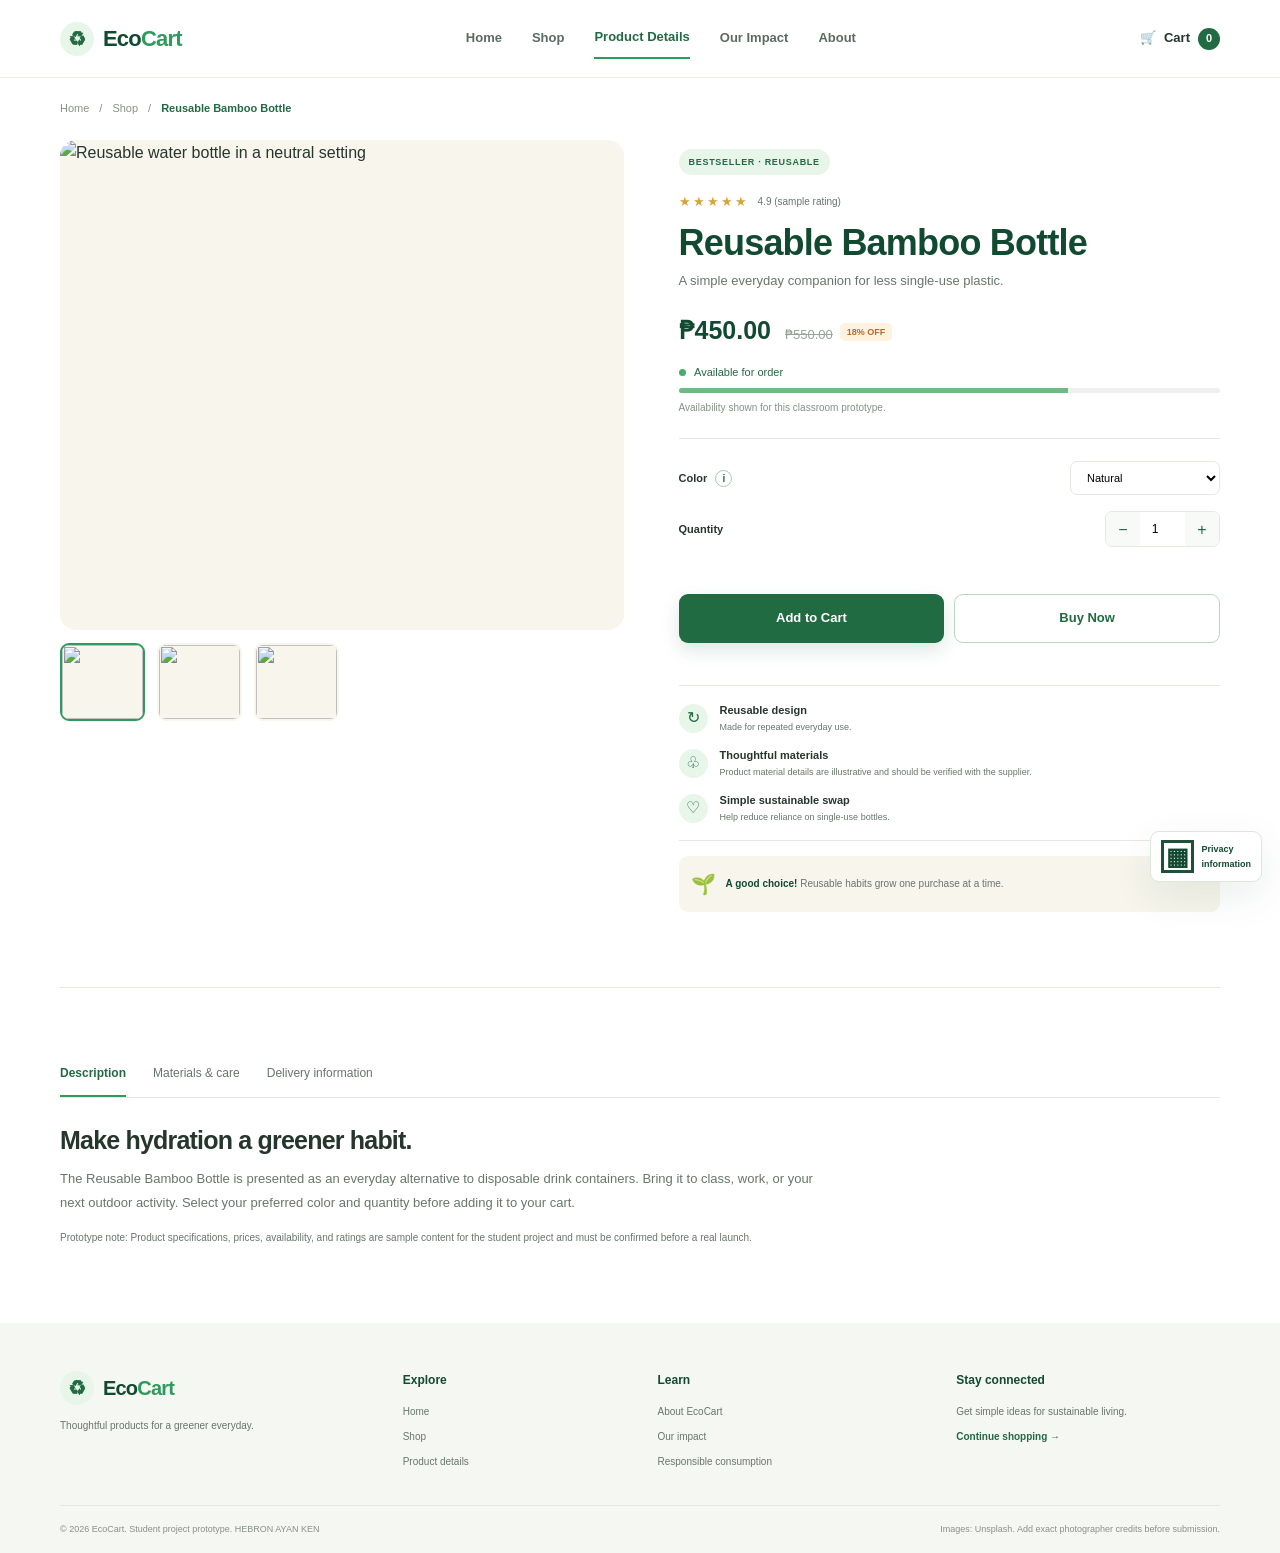
==== product.html @ f65a52de "Add files via upload" ====
<!DOCTYPE html>
<html lang="en">
<head>
    <meta charset="UTF-8">
    <meta name="viewport" content="width=device-width, initial-scale=1.0">
    <meta name="description" content="Product details for the EcoCart reusable bamboo bottle.">
    <title>Product Details | EcoCart</title>
    <link rel="stylesheet" href="css/style.css">
</head>
<body data-page="product">
    <header class="site-header">
        <a class="brand" href="index.html" aria-label="EcoCart home"><span class="brand-mark">♻</span><span>Eco<span>Cart</span></span></a>
        <button class="menu-toggle" id="menuToggle" aria-label="Open navigation menu" aria-expanded="false">☰</button>
        <nav class="main-nav" id="mainNav" aria-label="Main navigation">
            <a href="index.html">Home</a><a href="shop.html">Shop</a><a class="active" href="product.html">Product Details</a><a href="index.html#impact">Our Impact</a><a href="index.html#about">About</a>
        </nav>
        <a class="cart-link" href="shop.html#products" aria-label="Shopping cart"><span>🛒</span> Cart <span class="cart-count" id="cartCount">0</span></a>
    </header>

    <main>
        <div class="section-wrap product-breadcrumb breadcrumb"><a href="index.html">Home</a><span>/</span><a href="shop.html">Shop</a><span>/</span><strong>Reusable Bamboo Bottle</strong></div>

        <section class="section-wrap product-detail-layout">
            <div class="product-gallery">
                <div class="main-product-image"><img id="mainProductImage" src="https://images.unsplash.com/photo-1602143407151-7111542de6e8?auto=format&fit=crop&w=1000&q=85" alt="Reusable water bottle in a neutral setting"></div>
                <div class="thumbnail-row">
                    <button class="thumbnail active" data-image="https://images.unsplash.com/photo-1602143407151-7111542de6e8?auto=format&fit=crop&w=1000&q=85" aria-label="Show bottle image one"><img src="https://images.unsplash.com/photo-1602143407151-7111542de6e8?auto=format&fit=crop&w=180&q=70" alt=""></button>
                    <button class="thumbnail" data-image="https://images.unsplash.com/photo-1523362628745-0c100150b504?auto=format&fit=crop&w=1000&q=85" aria-label="Show bottle image two"><img src="https://images.unsplash.com/photo-1523362628745-0c100150b504?auto=format&fit=crop&w=180&q=70" alt=""></button>
                    <button class="thumbnail" data-image="https://images.unsplash.com/photo-1544816155-12df9643f363?auto=format&fit=crop&w=1000&q=85" aria-label="Show lifestyle image"><img src="https://images.unsplash.com/photo-1544816155-12df9643f363?auto=format&fit=crop&w=180&q=70" alt=""></button>
                </div>
            </div>

            <div class="product-information">
                <span class="product-tag">BESTSELLER · REUSABLE</span>
                <div class="rating-row"><span class="stars" aria-label="Five out of five stars">★★★★★</span><span>4.9 (sample rating)</span></div>
                <h1>Reusable Bamboo Bottle</h1>
                <p class="product-subtitle">A simple everyday companion for less single-use plastic.</p>
                <div class="detail-price">₱450.00 <del>₱550.00</del><span class="discount">18% OFF</span></div>
                <p class="stock-message"><span class="stock-dot"></span> Available for order</p>
                <div class="stock-progress"><span></span></div>
                <p class="field-help">Availability shown for this classroom prototype.</p>
                <div class="detail-divider"></div>

                <div class="option-row">
                    <label for="bottleColor">Color <span class="info-wrap"><button class="info-button" type="button" aria-label="Color selection help">i</button><span class="tooltip">Choose the color you prefer before adding the product to your cart.</span></span></label>
                    <select id="bottleColor"><option value="Natural">Natural</option><option value="Forest Green">Forest Green</option><option value="Sand Beige">Sand Beige</option></select>
                </div>
                <div class="option-row">
                    <label for="quantity">Quantity</label>
                    <div class="quantity-control"><button type="button" id="qtyMinus" aria-label="Decrease quantity">−</button><input id="quantity" type="number" value="1" min="1" max="10" aria-label="Product quantity"><button type="button" id="qtyPlus" aria-label="Increase quantity">+</button></div>
                </div>
                <p class="field-error" id="quantityError" aria-live="polite"></p>
                <div class="detail-actions"><button class="btn btn-primary" id="addDetailCart">Add to Cart</button><button class="btn btn-outline" id="buyNow">Buy Now</button></div>
                <p class="inline-success" id="productSuccess" role="status" aria-live="polite"></p>

                <div class="benefit-list">
                    <div><span>↻</span><p><strong>Reusable design</strong><small>Made for repeated everyday use.</small></p></div>
                    <div><span>♧</span><p><strong>Thoughtful materials</strong><small>Product material details are illustrative and should be verified with the supplier.</small></p></div>
                    <div><span>♡</span><p><strong>Simple sustainable swap</strong><small>Help reduce reliance on single-use bottles.</small></p></div>
                </div>
                <div class="personal-message"><span>🌱</span><p><strong>A good choice!</strong> Reusable habits grow one purchase at a time.</p></div>
            </div>
        </section>

        <section class="section-wrap product-description section-space">
            <div class="description-tabs"><span class="selected">Description</span><span>Materials & care</span><span>Delivery information</span></div>
            <h2>Make hydration a greener habit.</h2>
            <p>The Reusable Bamboo Bottle is presented as an everyday alternative to disposable drink containers. Bring it to class, work, or your next outdoor activity. Select your preferred color and quantity before adding it to your cart.</p>
            <p class="small-disclaimer">Prototype note: Product specifications, prices, availability, and ratings are sample content for the student project and must be confirmed before a real launch.</p>
        </section>
    </main>

    <footer class="site-footer">
        <div class="section-wrap footer-main">
            <div class="footer-brand"><a class="brand brand-footer" href="index.html"><span class="brand-mark">♻</span><span>Eco<span>Cart</span></span></a><p>Thoughtful products for a greener everyday.</p></div>
            <div><strong>Explore</strong><a href="index.html">Home</a><a href="shop.html">Shop</a><a href="product.html">Product details</a></div>
            <div><strong>Learn</strong><a href="index.html#about">About EcoCart</a><a href="index.html#impact">Our impact</a><a href="https://www.un.org/sustainabledevelopment/sustainable-consumption-production/" target="_blank" rel="noopener">Responsible consumption</a></div>
            <div><strong>Stay connected</strong><p>Get simple ideas for sustainable living.</p><a class="footer-cta" href="shop.html">Continue shopping →</a></div>
        </div>
        <div class="section-wrap footer-bottom"><span>© 2026 EcoCart. Student project prototype. HEBRON AYAN KEN</span><span>Images: Unsplash. Add exact photographer credits before submission.</span></div>
        <a class="privacy-qr" href="#privacyInfo" aria-label="Open EcoCart privacy information"><span class="qr-art" aria-hidden="true">▦</span><span>Privacy<br>information</span></a>
        <div class="privacy-note" id="privacyInfo"><strong>Privacy information</strong><p>This student prototype does not collect or transmit personal information. The QR-style mark is a placeholder, not an official Philippine government seal or certification.</p></div>
    </footer>
    <div class="toast" id="toast" role="status" aria-live="polite"></div>
    <script src="js/script.js"></script>
</body>
</html>
---- css/style.css ----
/* EcoCart shared stylesheet
   HTML5 + CSS3 student project. No Bootstrap or external CSS framework. */

:root {
    --forest: #216b43;
    --forest-dark: #124a31;
    --green: #2e9b5e;
    --mint: #e8f5e9;
    --cream: #f7f5ec;
    --beige: #f1ecdf;
    --ink: #26352d;
    --muted: #68756d;
    --line: #e4e9e2;
    --white: #ffffff;
    --shadow: 0 14px 40px rgba(25, 73, 48, .09);
}
* { box-sizing: border-box; margin: 0; padding: 0; }
html { scroll-behavior: smooth; }
body { background: #fff; color: var(--ink); font-family: Arial, Helvetica, sans-serif; line-height: 1.6; }
img { display: block; max-width: 100%; }
a { color: inherit; text-decoration: none; }
button, input, select { font: inherit; }
button, a, input, select { outline-offset: 3px; }
button:focus-visible, a:focus-visible, input:focus-visible, select:focus-visible { outline: 3px solid #e2a93b; }
.section-wrap { width: min(1160px, calc(100% - 48px)); margin-inline: auto; }
.section-space { padding-block: 76px; }

/* Header and navigation */
.site-header { height: 78px; padding: 0 max(24px, calc((100% - 1160px)/2)); display: flex; align-items: center; justify-content: space-between; gap: 28px; background: rgba(255,255,255,.96); border-bottom: 1px solid #edf0e9; position: sticky; top: 0; z-index: 50; }
.brand { display: inline-flex; align-items: center; gap: 9px; font-size: 22px; font-weight: 800; letter-spacing: -.8px; color: var(--forest-dark); white-space: nowrap; }
.brand > span:last-child > span { color: var(--green); }
.brand-mark { display: grid; place-items: center; width: 34px; height: 34px; border-radius: 50%; background: var(--mint); color: var(--forest); font-size: 20px; }
.main-nav { display: flex; align-items: center; gap: 30px; }
.main-nav a { color: #5c6b61; font-size: 13px; font-weight: 700; padding: 9px 0; }
.main-nav a:hover, .main-nav a.active { color: var(--forest); }
.main-nav a.active { border-bottom: 2px solid var(--green); }
.cart-link { display: inline-flex; align-items: center; gap: 8px; font-size: 13px; font-weight: 700; }
.cart-count { min-width: 22px; height: 22px; display: grid; place-items: center; border-radius: 50%; background: var(--forest); color: white; font-size: 11px; }
.menu-toggle { display: none; border: 0; background: transparent; font-size: 24px; color: var(--forest); cursor: pointer; }

/* Buttons and common text */
.btn { border: 1px solid transparent; border-radius: 9px; padding: 13px 20px; display: inline-flex; justify-content: center; align-items: center; gap: 12px; font-size: 13px; font-weight: 700; cursor: pointer; transition: .2s ease; }
.btn-primary { background: var(--forest); color: white; box-shadow: 0 7px 18px rgba(33,107,67,.16); }
.btn-primary:hover { background: var(--forest-dark); transform: translateY(-1px); }
.btn-outline { color: var(--forest); border-color: #b9d6c2; background: white; }
.btn-outline:hover { background: var(--mint); }
.btn-light { background: white; color: var(--forest-dark); }
.eyebrow { color: var(--green); font-size: 10px; font-weight: 800; letter-spacing: 1.6px; display: inline-flex; align-items: center; gap: 8px; }
.eyebrow-dot { width: 7px; height: 7px; background: #43b978; border-radius: 50%; }
h1, h2, h3 { line-height: 1.12; letter-spacing: -.8px; }
h1 { font-size: clamp(38px, 5vw, 62px); }
h2 { font-size: clamp(26px, 3vw, 36px); }
.section-heading { display: flex; justify-content: space-between; align-items: end; gap: 20px; }
.section-heading h2 { margin-top: 10px; }
.section-intro { color: var(--muted); font-size: 14px; margin-top: 12px; }
.text-link { color: var(--forest); font-size: 13px; font-weight: 700; padding-bottom: 5px; }
.text-link:hover, .footer-cta:hover { text-decoration: underline; }

/* Home page */
.hero { min-height: 540px; display: grid; grid-template-columns: 1fr 1fr; align-items: center; gap: 65px; padding-block: 58px 66px; }
.hero-copy h1 { color: var(--forest-dark); margin: 20px 0 18px; }
.hero-copy h1 span, .page-banner h1 span { color: var(--green); }
.hero-copy > p { max-width: 490px; color: var(--muted); font-size: 15px; line-height: 1.8; }
.hero-actions { display: flex; flex-wrap: wrap; gap: 12px; margin-top: 26px; }
.hero-proof { display: flex; align-items: center; gap: 12px; margin-top: 34px; }
.proof-icon { width: 42px; height: 42px; display: grid; place-items: center; border-radius: 50%; background: var(--mint); font-size: 20px; }
.hero-proof strong, .hero-proof small { display: block; }
.hero-proof strong { font-size: 12px; }
.hero-proof small { color: var(--muted); font-size: 11px; }
.hero-visual { position: relative; padding: 0 8px 18px 0; }
.hero-visual > img { width: 100%; height: 385px; object-fit: cover; border-radius: 20px 70px 20px 20px; box-shadow: var(--shadow); }
.floating-stat { position: absolute; left: -34px; bottom: -2px; display: flex; align-items: center; gap: 12px; padding: 15px 19px; background: white; border-radius: 13px; box-shadow: var(--shadow); }
.stat-icon { display: grid; place-items: center; width: 36px; height: 36px; border-radius: 50%; background: var(--mint); }
.floating-stat strong, .floating-stat small { display: block; }
.floating-stat strong { font-size: 12px; }
.floating-stat small { color: var(--muted); font-size: 10px; }
.decor { position: absolute; color: #85bd8e; font-size: 30px; }
.decor-one { right: -18px; top: 18px; }
.decor-two { left: -30px; top: 45%; color: #d3b76f; }
.category-grid { display: grid; grid-template-columns: repeat(4, 1fr); gap: 18px; margin-top: 28px; }
.category-card { position: relative; overflow: hidden; border-radius: 13px; min-height: 220px; background: var(--cream); }
.category-card img { width: 100%; height: 220px; object-fit: cover; transition: transform .35s; }
.category-card:hover img { transform: scale(1.05); }
.category-label { position: absolute; left: 12px; right: 12px; bottom: 12px; display: flex; justify-content: space-between; align-items: center; padding: 13px 14px; border-radius: 8px; background: rgba(255,255,255,.94); font-size: 13px; font-weight: 700; }
.category-label span { color: var(--green); }
.featured-section { background: #fafbf8; }
.product-grid { display: grid; grid-template-columns: repeat(4, 1fr); gap: 18px; margin-top: 28px; }
.product-card { background: white; border: 1px solid #edf0eb; border-radius: 13px; overflow: hidden; transition: .2s; }
.product-card:hover { transform: translateY(-4px); box-shadow: var(--shadow); }
.product-card-image { position: relative; display: block; background: var(--cream); }
.product-card-image img { width: 100%; height: 205px; object-fit: cover; }
.product-badge { position: absolute; left: 11px; top: 11px; background: var(--mint); color: var(--forest); border-radius: 20px; padding: 5px 9px; font-size: 9px; font-weight: 800; }
.product-card-body { padding: 14px; }
.product-card-body h3 { font-size: 14px; letter-spacing: 0; margin-bottom: 6px; }
.product-card-body p { font-size: 11px; color: var(--muted); min-height: 34px; }
.card-bottom { display: flex; align-items: center; justify-content: space-between; gap: 8px; margin-top: 12px; }
.card-price { font-size: 14px; color: var(--forest-dark); font-weight: 800; }
.mini-add { border: 1px solid #c9ddce; background: white; color: var(--forest); border-radius: 7px; padding: 7px 9px; font-size: 10px; font-weight: 700; cursor: pointer; }
.mini-add:hover { background: var(--mint); }
.impact-panel { background: var(--forest-dark); color: white; border-radius: 22px; padding: 42px; display: grid; grid-template-columns: 1fr .9fr; gap: 55px; align-items: center; overflow: hidden; }
.light-eyebrow { color: #a8e3b8; }
.impact-copy h2 { font-size: 38px; margin: 15px 0; }
.impact-copy p { max-width: 430px; color: #d5e6da; font-size: 13px; line-height: 1.8; margin-bottom: 22px; }
.impact-dashboard { background: white; color: var(--ink); border-radius: 15px; padding: 23px; }
.dashboard-top { display: flex; justify-content: space-between; align-items: center; font-size: 12px; font-weight: 800; }
.live-pill { background: var(--mint); color: var(--forest); padding: 5px 8px; border-radius: 20px; font-size: 8px; letter-spacing: .5px; }
.impact-number { display: flex; align-items: baseline; gap: 10px; margin: 23px 0 18px; }
.impact-number strong { color: var(--forest); font-size: 44px; line-height: 1; }
.impact-number span { color: var(--muted); font-size: 12px; }
.progress-label { display: flex; justify-content: space-between; font-size: 11px; margin-bottom: 8px; }
.progress-label strong { color: var(--forest); }
.progress-track { height: 9px; background: #e7eee8; border-radius: 20px; overflow: hidden; }
.progress-track span { display: block; height: 100%; background: #43aa70; border-radius: inherit; }
.dashboard-bottom { display: flex; gap: 50px; margin-top: 20px; }
.dashboard-bottom strong, .dashboard-bottom small { display: block; }
.dashboard-bottom strong { font-size: 15px; color: var(--forest-dark); }
.dashboard-bottom small, .sample-note { color: var(--muted); font-size: 10px; }
.sample-note { margin-top: 16px; }
.about-strip { display: flex; align-items: center; gap: 22px; }
.about-icon { width: 58px; height: 58px; flex: 0 0 58px; display: grid; place-items: center; border-radius: 16px; background: var(--mint); font-size: 27px; }
.about-strip h2 { font-size: 25px; margin: 7px 0; }
.about-strip p { max-width: 650px; color: var(--muted); font-size: 12px; }
.about-strip .btn { margin-left: auto; white-space: nowrap; }

/* Shop page */
.page-banner { background: var(--cream); padding: 55px 0 34px; }
.page-banner h1 { color: var(--forest-dark); margin: 14px 0; font-size: clamp(36px, 4vw, 50px); }
.page-banner p { color: var(--muted); font-size: 14px; max-width: 570px; }
.breadcrumb { display: flex; align-items: center; gap: 10px; color: #879188; font-size: 11px; margin-top: 24px; }
.breadcrumb a:hover { color: var(--forest); }
.breadcrumb strong { color: var(--forest); }
.shop-layout { display: grid; grid-template-columns: 230px 1fr; gap: 34px; align-items: start; }
.filter-panel { border: 1px solid var(--line); border-radius: 12px; padding: 20px; }
.filter-heading { display: flex; justify-content: space-between; align-items: center; padding-bottom: 16px; border-bottom: 1px solid var(--line); }
.filter-heading h2 { font-size: 18px; }
.clear-button { border: 0; background: transparent; color: var(--green); font-size: 10px; font-weight: 700; cursor: pointer; }
.filter-group { padding: 18px 0; border-bottom: 1px solid var(--line); }
.filter-group h3 { font-size: 12px; letter-spacing: 0; margin-bottom: 12px; display: flex; justify-content: space-between; align-items: center; }
.check-row { display: flex; align-items: center; gap: 9px; font-size: 11px; color: #5e6b62; margin: 10px 0; cursor: pointer; }
.check-row input { accent-color: var(--forest); }
.info-wrap { position: relative; display: inline-flex; }
.info-button { width: 17px; height: 17px; border: 1px solid #a8c9b1; color: var(--forest); background: white; border-radius: 50%; font-size: 10px; font-weight: 800; cursor: help; }
.tooltip { visibility: hidden; opacity: 0; position: absolute; z-index: 10; width: 190px; bottom: 25px; right: -10px; background: #243a2d; color: white; border-radius: 7px; padding: 9px 11px; font-size: 10px; line-height: 1.5; transition: opacity .2s; }
.info-wrap:hover .tooltip, .info-button:focus + .tooltip { visibility: visible; opacity: 1; }
.price-inputs { display: flex; gap: 8px; }
.price-inputs label { color: var(--muted); font-size: 9px; flex: 1; }
.price-inputs input { width: 100%; min-width: 0; border: 1px solid var(--line); border-radius: 6px; padding: 7px; margin-top: 4px; font-size: 11px; }
.field-help { color: #859087; font-size: 10px; margin-top: 7px; }
.filter-tip { display: flex; gap: 9px; background: var(--mint); padding: 12px; border-radius: 8px; margin-top: 17px; }
.filter-tip span { font-size: 17px; }
.filter-tip p { color: #597061; font-size: 10px; line-height: 1.55; }
.filter-tip strong { color: var(--forest-dark); }
.shop-toolbar { display: flex; justify-content: space-between; align-items: center; gap: 16px; }
.shop-toolbar h2 { font-size: 23px; }
.shop-toolbar p { color: var(--muted); font-size: 11px; margin-top: 4px; }
.toolbar-controls { display: flex; align-items: center; gap: 12px; }
.search-box { display: flex; align-items: center; gap: 7px; border: 1px solid var(--line); border-radius: 8px; padding: 0 10px; min-width: 210px; color: var(--green); }
.search-box input { border: 0; outline: 0; min-width: 0; width: 100%; padding: 10px 0; font-size: 11px; }
.sort-select { display: flex; align-items: center; gap: 6px; color: var(--muted); font-size: 10px; white-space: nowrap; }
.sort-select select { border: 1px solid var(--line); border-radius: 7px; padding: 9px; color: var(--ink); background: white; font-size: 10px; }
.active-filters { display: flex; gap: 7px; margin-top: 17px; min-height: 25px; }
.active-filters span { background: var(--mint); color: var(--forest); padding: 5px 10px; border-radius: 20px; font-size: 9px; font-weight: 700; }
.shop-product-grid { grid-template-columns: repeat(3, 1fr); margin-top: 10px; }
.shop-product-grid .product-card-image img { height: 190px; }
.empty-state { text-align: center; padding: 55px 20px; border: 1px dashed #cbd9ce; border-radius: 12px; margin-top: 20px; }
.empty-state > span { font-size: 34px; }
.empty-state h3 { margin: 10px 0; }
.empty-state p { color: var(--muted); font-size: 12px; margin-bottom: 16px; }
.encouragement { display: flex; justify-content: space-between; align-items: center; gap: 20px; background: #fafbf8; }
.encouragement h2 { font-size: 26px; margin: 9px 0; }
.encouragement p { color: var(--muted); font-size: 12px; }
.streak-card { display: flex; align-items: center; gap: 13px; padding: 16px 20px; border: 1px solid var(--line); border-radius: 12px; background: white; }
.streak-card > span { font-size: 25px; }
.streak-card strong, .streak-card small { display: block; }
.streak-card strong { font-size: 12px; }
.streak-card small { color: var(--muted); font-size: 10px; }

/* Product details page */
.product-breadcrumb { padding-block: 22px; margin-top: 0; }
.product-detail-layout { display: grid; grid-template-columns: 1.02fr .98fr; gap: 55px; padding-bottom: 75px; }
.main-product-image { border-radius: 16px; overflow: hidden; background: var(--cream); }
.main-product-image img { width: 100%; height: 490px; object-fit: cover; }
.thumbnail-row { display: flex; gap: 12px; margin-top: 13px; }
.thumbnail { width: 85px; height: 78px; border: 2px solid transparent; border-radius: 9px; overflow: hidden; background: var(--cream); cursor: pointer; }
.thumbnail.active { border-color: var(--green); }
.thumbnail img { width: 100%; height: 100%; object-fit: cover; }
.product-information { padding-top: 7px; }
.product-tag { display: inline-block; background: var(--mint); color: var(--forest); border-radius: 20px; padding: 6px 10px; font-size: 9px; font-weight: 800; letter-spacing: .7px; }
.rating-row { display: flex; align-items: center; gap: 9px; margin: 17px 0 10px; color: var(--muted); font-size: 10px; }
.stars { color: #d6a43b; letter-spacing: 2px; font-size: 13px; }
.product-information h1 { color: var(--forest-dark); font-size: 36px; margin-bottom: 8px; }
.product-subtitle { color: var(--muted); font-size: 13px; }
.detail-price { color: var(--forest-dark); font-size: 25px; font-weight: 800; margin-top: 18px; }
.detail-price del { color: #9aa39c; font-size: 13px; font-weight: 400; margin-left: 7px; }
.discount { color: #b46b2e; background: #fff2df; border-radius: 5px; padding: 4px 7px; font-size: 9px; vertical-align: middle; margin-left: 7px; }
.stock-message { font-size: 11px; color: var(--forest); margin-top: 14px; }
.stock-dot { display: inline-block; width: 7px; height: 7px; border-radius: 50%; background: #45ad6e; margin-right: 6px; }
.stock-progress { height: 5px; background: #edf0eb; border-radius: 20px; margin-top: 7px; overflow: hidden; }
.stock-progress span { display: block; width: 72%; height: 100%; background: #70b984; }
.detail-divider { border-top: 1px solid var(--line); margin: 22px 0; }
.option-row { display: flex; justify-content: space-between; align-items: center; gap: 15px; margin: 16px 0; }
.option-row > label { font-size: 11px; font-weight: 700; display: flex; align-items: center; gap: 8px; }
.option-row select { border: 1px solid var(--line); border-radius: 7px; padding: 9px 12px; background: white; min-width: 150px; font-size: 11px; }
.quantity-control { display: flex; align-items: center; border: 1px solid var(--line); border-radius: 7px; overflow: hidden; }
.quantity-control button { width: 34px; height: 34px; border: 0; background: #f7faf6; color: var(--forest); cursor: pointer; }
.quantity-control input { width: 45px; border: 0; text-align: center; font-size: 12px; }
.field-error { min-height: 18px; color: #b43f38; font-size: 10px; text-align: right; }
.detail-actions { display: grid; grid-template-columns: 1fr 1fr; gap: 10px; margin-top: 13px; }
.inline-success { min-height: 20px; color: var(--forest); font-size: 11px; margin-top: 9px; }
.benefit-list { border-top: 1px solid var(--line); border-bottom: 1px solid var(--line); padding: 16px 0; margin-top: 13px; display: grid; gap: 13px; }
.benefit-list > div { display: flex; gap: 12px; align-items: center; }
.benefit-list > div > span { width: 29px; height: 29px; display: grid; place-items: center; border-radius: 50%; background: var(--mint); color: var(--forest); }
.benefit-list strong, .benefit-list small { display: block; }
.benefit-list strong { font-size: 11px; }
.benefit-list small { color: var(--muted); font-size: 9px; }
.personal-message { display: flex; align-items: center; gap: 10px; padding: 12px; background: var(--cream); border-radius: 9px; margin-top: 15px; }
.personal-message > span { font-size: 20px; }
.personal-message p { color: var(--muted); font-size: 10px; }
.personal-message strong { color: var(--forest-dark); }
.product-description { border-top: 1px solid var(--line); }
.description-tabs { display: flex; gap: 27px; border-bottom: 1px solid var(--line); margin-bottom: 28px; color: var(--muted); font-size: 12px; }
.description-tabs span { padding-bottom: 12px; }
.description-tabs .selected { color: var(--forest); border-bottom: 2px solid var(--green); font-weight: 700; }
.product-description h2 { font-size: 25px; margin-bottom: 13px; }
.product-description > p { max-width: 780px; color: var(--muted); font-size: 13px; line-height: 1.8; }
.product-description .small-disclaimer { margin-top: 15px; font-size: 10px; }

/* Footer, privacy badge and feedback */
.site-footer { position: relative; background: #f5f7f2; padding-top: 48px; }
.footer-main { display: grid; grid-template-columns: 1.4fr 1fr 1.2fr 1.2fr; gap: 35px; padding-bottom: 35px; }
.footer-main > div { display: flex; flex-direction: column; align-items: flex-start; gap: 9px; }
.footer-main strong { font-size: 12px; color: var(--forest-dark); margin-bottom: 5px; }
.footer-main a:not(.brand) { font-size: 10px; color: var(--muted); }
.footer-main p { font-size: 10px; color: var(--muted); }
.brand-footer { font-size: 20px; }
.footer-brand p { margin-top: 4px; }
.footer-cta { color: var(--forest) !important; font-weight: 800; }
.footer-bottom { border-top: 1px solid #e2e8e0; padding-block: 16px; display: flex; justify-content: space-between; gap: 15px; color: #879188; font-size: 9px; }
.privacy-qr { position: fixed; right: 18px; bottom: 18px; z-index: 40; display: flex; align-items: center; gap: 8px; background: white; border: 1px solid #dce6dc; border-radius: 9px; padding: 8px 10px; box-shadow: var(--shadow); color: var(--forest-dark); font-size: 9px; font-weight: 700; }
.qr-art { display: grid; place-items: center; width: 33px; height: 33px; border: 3px solid #1e5238; font-size: 24px; line-height: 1; }
.privacy-note { display: none; position: fixed; right: 18px; bottom: 72px; z-index: 41; width: min(290px, calc(100% - 36px)); background: white; border: 1px solid var(--line); border-radius: 10px; padding: 15px; box-shadow: var(--shadow); }
.privacy-note:target { display: block; }
.privacy-note strong { font-size: 12px; color: var(--forest); }
.privacy-note p { color: var(--muted); font-size: 10px; margin-top: 6px; }
.toast { position: fixed; left: 50%; bottom: 24px; transform: translate(-50%, 20px); opacity: 0; pointer-events: none; z-index: 100; background: #173f2c; color: white; border-radius: 9px; padding: 12px 18px; font-size: 12px; box-shadow: var(--shadow); transition: .25s; max-width: calc(100% - 30px); text-align: center; }
.toast.show { opacity: 1; transform: translate(-50%, 0); }

/* Responsive layout */
@media (max-width: 900px) {
    .main-nav { gap: 15px; }
    .hero { gap: 35px; }
    .category-grid { grid-template-columns: repeat(2, 1fr); }
    .product-grid { grid-template-columns: repeat(2, 1fr); }
    .shop-layout { grid-template-columns: 190px 1fr; gap: 20px; }
    .shop-product-grid { grid-template-columns: repeat(2, 1fr); }
    .toolbar-controls { flex-wrap: wrap; justify-content: end; }
    .product-detail-layout { gap: 30px; }
    .main-product-image img { height: 400px; }
}
@media (max-width: 680px) {
    .section-wrap { width: min(100% - 32px, 520px); }
    .site-header { height: 68px; padding-inline: 16px; gap: 12px; }
    .menu-toggle { display: block; margin-left: auto; }
    .main-nav { display: none; position: absolute; top: 68px; left: 0; right: 0; padding: 15px 22px 20px; background: white; border-bottom: 1px solid var(--line); flex-direction: column; align-items: flex-start; gap: 8px; box-shadow: var(--shadow); }
    .main-nav.open { display: flex; }
    .cart-link { font-size: 0; gap: 4px; }
    .cart-link > span:first-child { font-size: 17px; }
    .cart-count { font-size: 10px; }
    .hero { grid-template-columns: 1fr; padding-block: 48px; gap: 35px; }
    .hero-visual { margin-left: 15px; }
    .hero-visual > img { height: 290px; }
    .floating-stat { left: -15px; }
    .section-space { padding-block: 52px; }
    .section-heading { align-items: flex-start; }
    .section-heading .text-link { font-size: 11px; }
    .category-card, .category-card img { min-height: 175px; height: 175px; }
    .product-grid { gap: 12px; }
    .product-card-image img { height: 160px; }
    .product-card-body { padding: 11px; }
    .product-card-body h3 { font-size: 12px; }
    .card-bottom { align-items: flex-start; flex-direction: column; }
    .impact-panel { grid-template-columns: 1fr; padding: 27px 20px; gap: 25px; }
    .impact-copy h2 { font-size: 31px; }
    .about-strip { align-items: flex-start; flex-wrap: wrap; }
    .about-strip > div:nth-child(2) { flex: 1; min-width: 200px; }
    .about-strip .btn { margin-left: 80px; }
    .page-banner { padding-block: 40px 25px; }
    .shop-layout { grid-template-columns: 1fr; }
    .filter-panel { order: 2; }
    .shop-content { order: 1; }
    .shop-toolbar { align-items: flex-start; flex-direction: column; }
    .toolbar-controls { width: 100%; justify-content: space-between; }
    .search-box { flex: 1; min-width: 130px; }
    .shop-product-grid { grid-template-columns: repeat(2, 1fr); }
    .shop-product-grid .product-card-image img { height: 155px; }
    .encouragement { align-items: flex-start; flex-direction: column; }
    .product-detail-layout { grid-template-columns: 1fr; gap: 28px; }
    .main-product-image img { height: 350px; }
    .product-information h1 { font-size: 30px; }
    .footer-main { grid-template-columns: repeat(2, 1fr); gap: 25px; }
    .footer-bottom { flex-direction: column; }
    .privacy-qr { right: 10px; bottom: 10px; }
}
@media (prefers-reduced-motion: reduce) {
    html { scroll-behavior: auto; }
    *, *::before, *::after { transition-duration: .01ms !important; animation-duration: .01ms !important; }
}
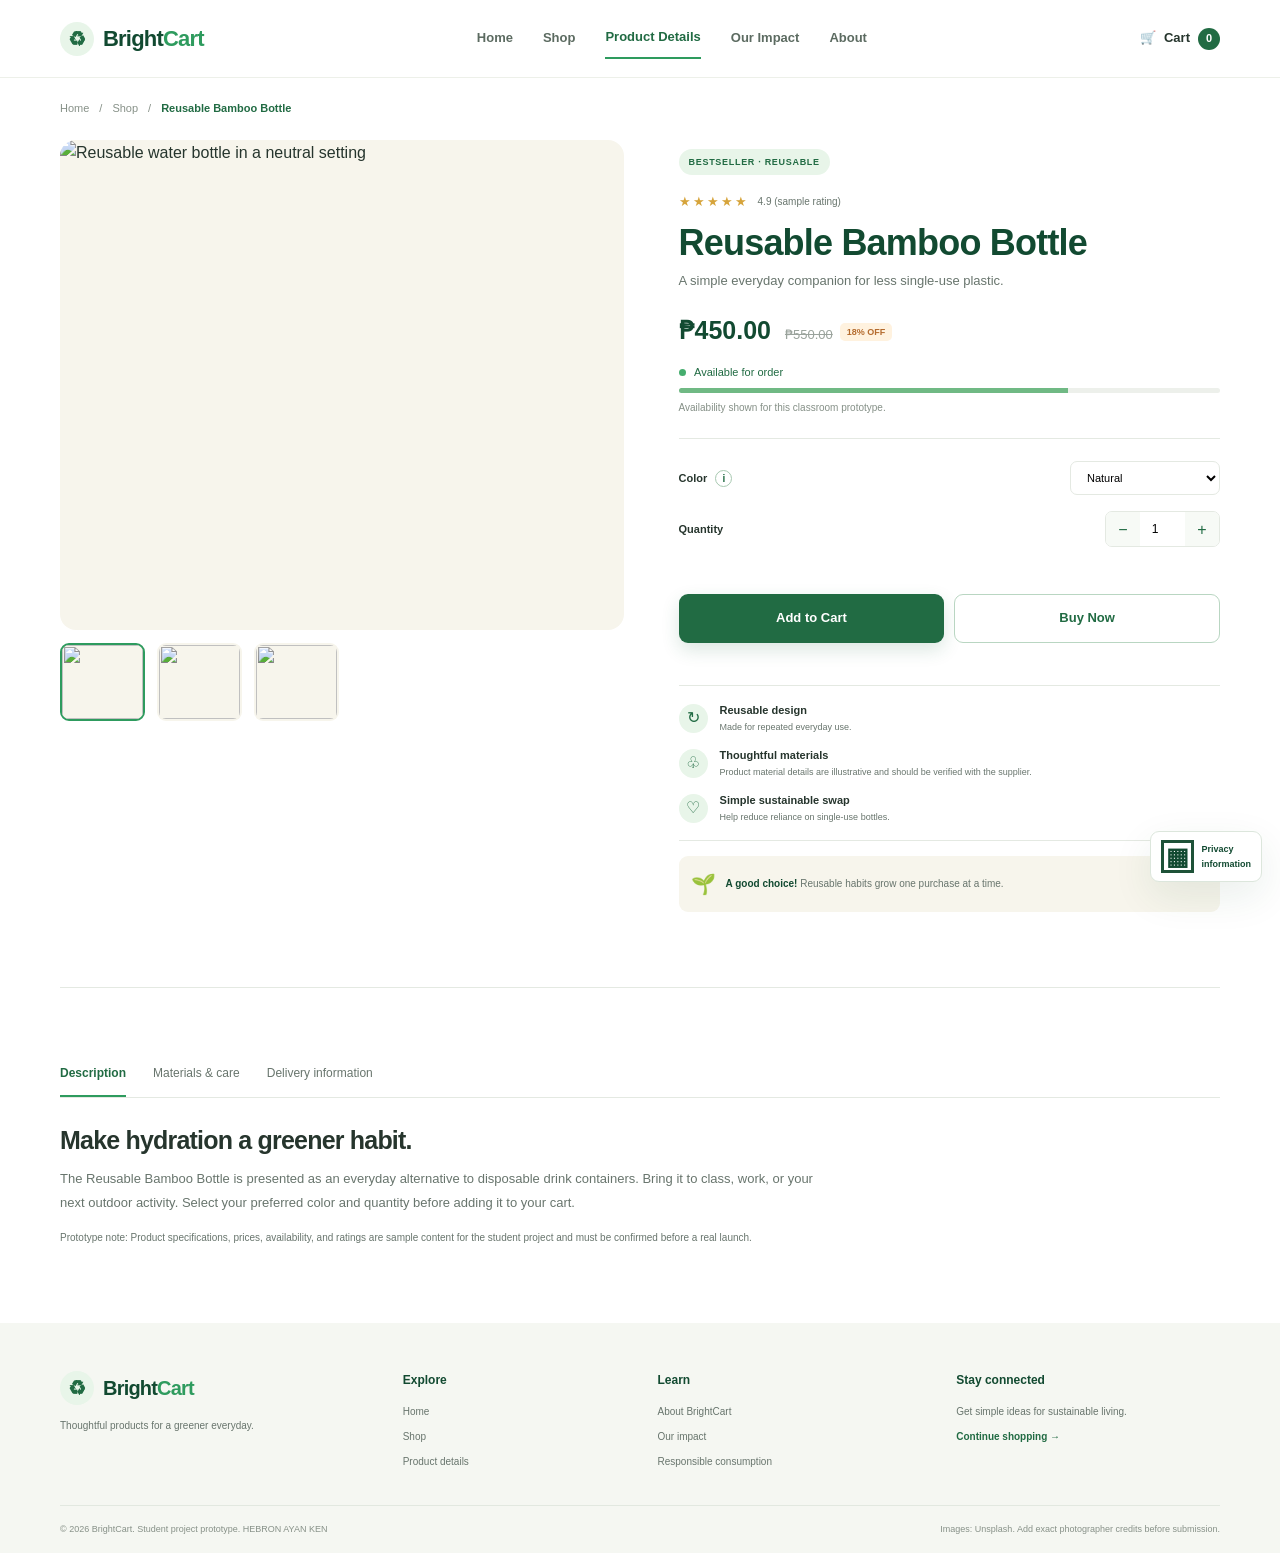
==== commit 0148bb04: "Update product.html" ====
--- a/product.html
+++ b/product.html
@@ -3,13 +3,13 @@
 <head>
     <meta charset="UTF-8">
     <meta name="viewport" content="width=device-width, initial-scale=1.0">
-    <meta name="description" content="Product details for the EcoCart reusable bamboo bottle.">
-    <title>Product Details | EcoCart</title>
+    <meta name="description" content="Product details for the BrightCart reusable bamboo bottle.">
+    <title>Product Details | BrightCart</title>
     <link rel="stylesheet" href="css/style.css">
 </head>
 <body data-page="product">
     <header class="site-header">
-        <a class="brand" href="index.html" aria-label="EcoCart home"><span class="brand-mark">♻</span><span>Eco<span>Cart</span></span></a>
+        <a class="brand" href="index.html" aria-label="BrightCart home"><span class="brand-mark">♻</span><span>Bright<span>Cart</span></span></a>
         <button class="menu-toggle" id="menuToggle" aria-label="Open navigation menu" aria-expanded="false">☰</button>
         <nav class="main-nav" id="mainNav" aria-label="Main navigation">
             <a href="index.html">Home</a><a href="shop.html">Shop</a><a class="active" href="product.html">Product Details</a><a href="index.html#impact">Our Impact</a><a href="index.html#about">About</a>
@@ -72,13 +72,13 @@
 
     <footer class="site-footer">
         <div class="section-wrap footer-main">
-            <div class="footer-brand"><a class="brand brand-footer" href="index.html"><span class="brand-mark">♻</span><span>Eco<span>Cart</span></span></a><p>Thoughtful products for a greener everyday.</p></div>
+            <div class="footer-brand"><a class="brand brand-footer" href="index.html"><span class="brand-mark">♻</span><span>Bright<span>Cart</span></span></a><p>Thoughtful products for a greener everyday.</p></div>
             <div><strong>Explore</strong><a href="index.html">Home</a><a href="shop.html">Shop</a><a href="product.html">Product details</a></div>
-            <div><strong>Learn</strong><a href="index.html#about">About EcoCart</a><a href="index.html#impact">Our impact</a><a href="https://www.un.org/sustainabledevelopment/sustainable-consumption-production/" target="_blank" rel="noopener">Responsible consumption</a></div>
+            <div><strong>Learn</strong><a href="index.html#about">About BrightCart</a><a href="index.html#impact">Our impact</a><a href="https://www.un.org/sustainabledevelopment/sustainable-consumption-production/" target="_blank" rel="noopener">Responsible consumption</a></div>
             <div><strong>Stay connected</strong><p>Get simple ideas for sustainable living.</p><a class="footer-cta" href="shop.html">Continue shopping →</a></div>
         </div>
-        <div class="section-wrap footer-bottom"><span>© 2026 EcoCart. Student project prototype. HEBRON AYAN KEN</span><span>Images: Unsplash. Add exact photographer credits before submission.</span></div>
-        <a class="privacy-qr" href="#privacyInfo" aria-label="Open EcoCart privacy information"><span class="qr-art" aria-hidden="true">▦</span><span>Privacy<br>information</span></a>
+        <div class="section-wrap footer-bottom"><span>© 2026 BrightCart. Student project prototype. HEBRON AYAN KEN</span><span>Images: Unsplash. Add exact photographer credits before submission.</span></div>
+        <a class="privacy-qr" href="#privacyInfo" aria-label="Open BrightCart privacy information"><span class="qr-art" aria-hidden="true">▦</span><span>Privacy<br>information</span></a>
         <div class="privacy-note" id="privacyInfo"><strong>Privacy information</strong><p>This student prototype does not collect or transmit personal information. The QR-style mark is a placeholder, not an official Philippine government seal or certification.</p></div>
     </footer>
     <div class="toast" id="toast" role="status" aria-live="polite"></div>
